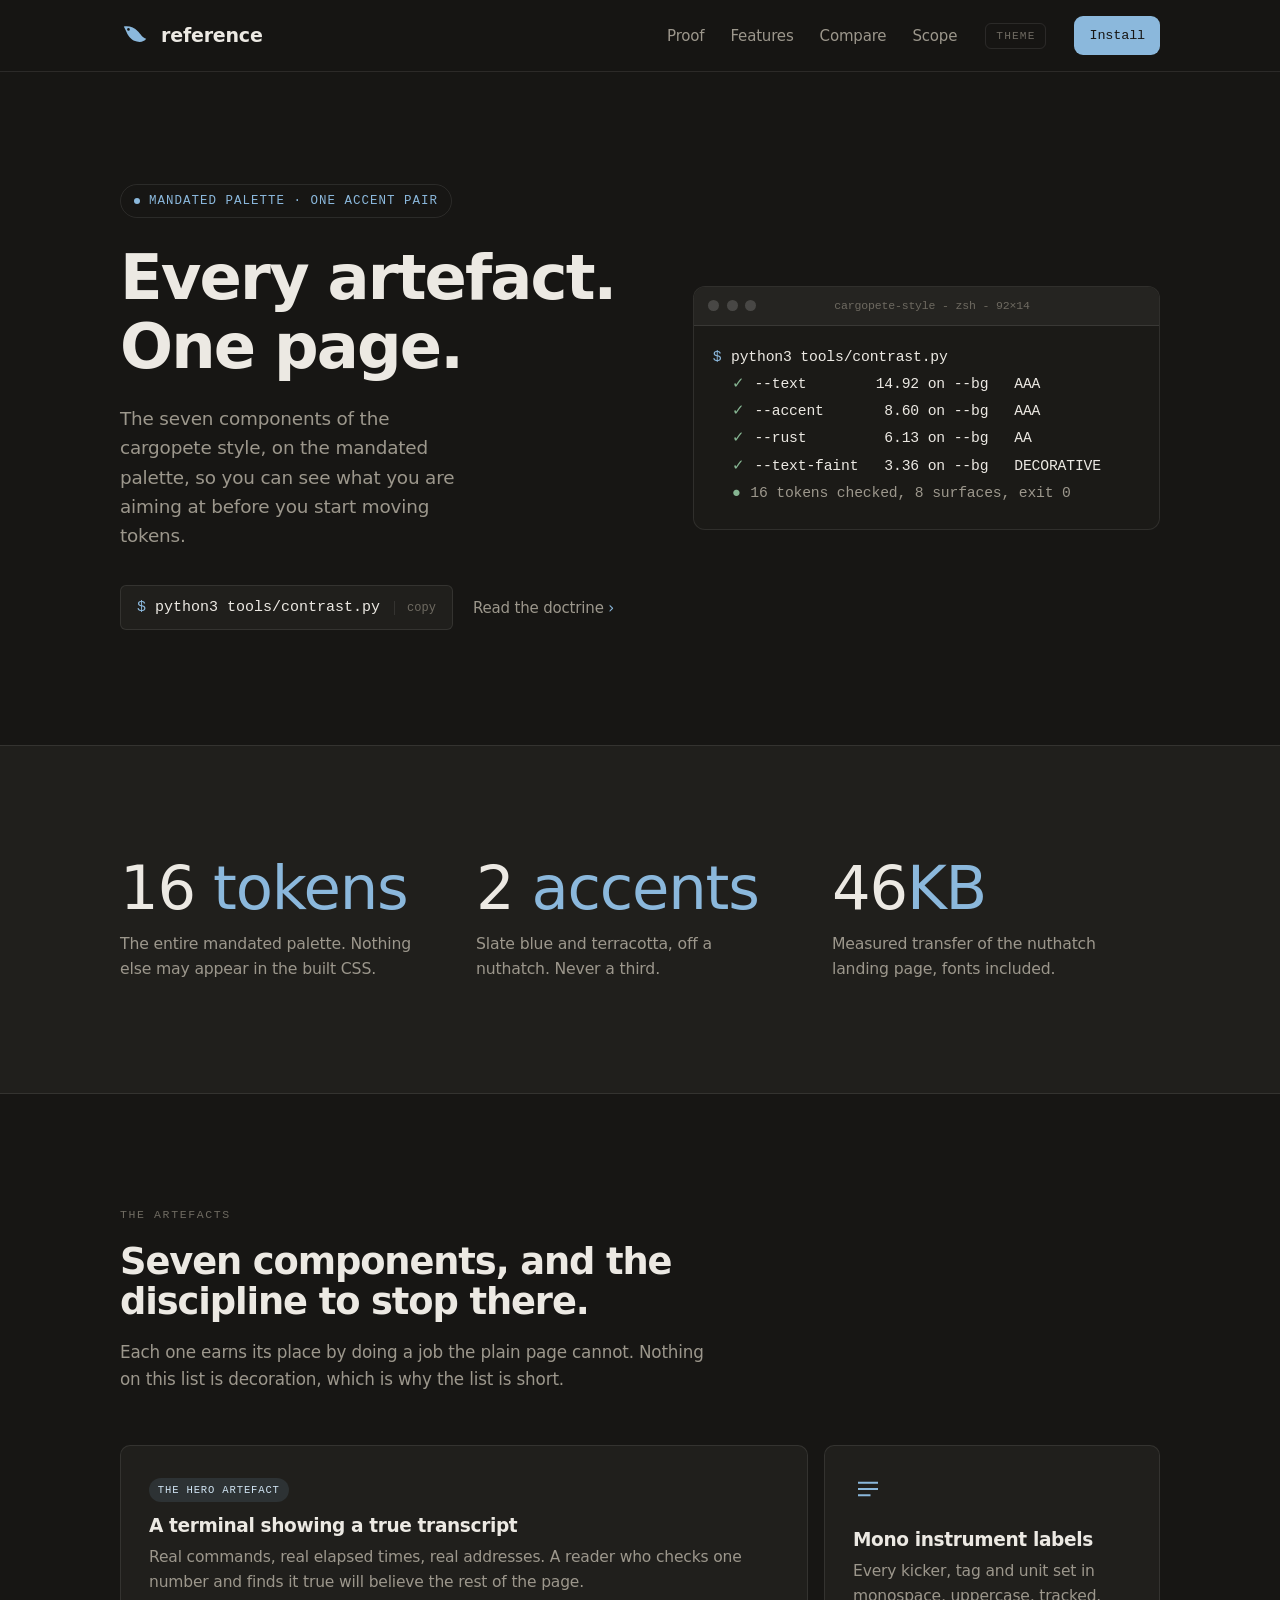
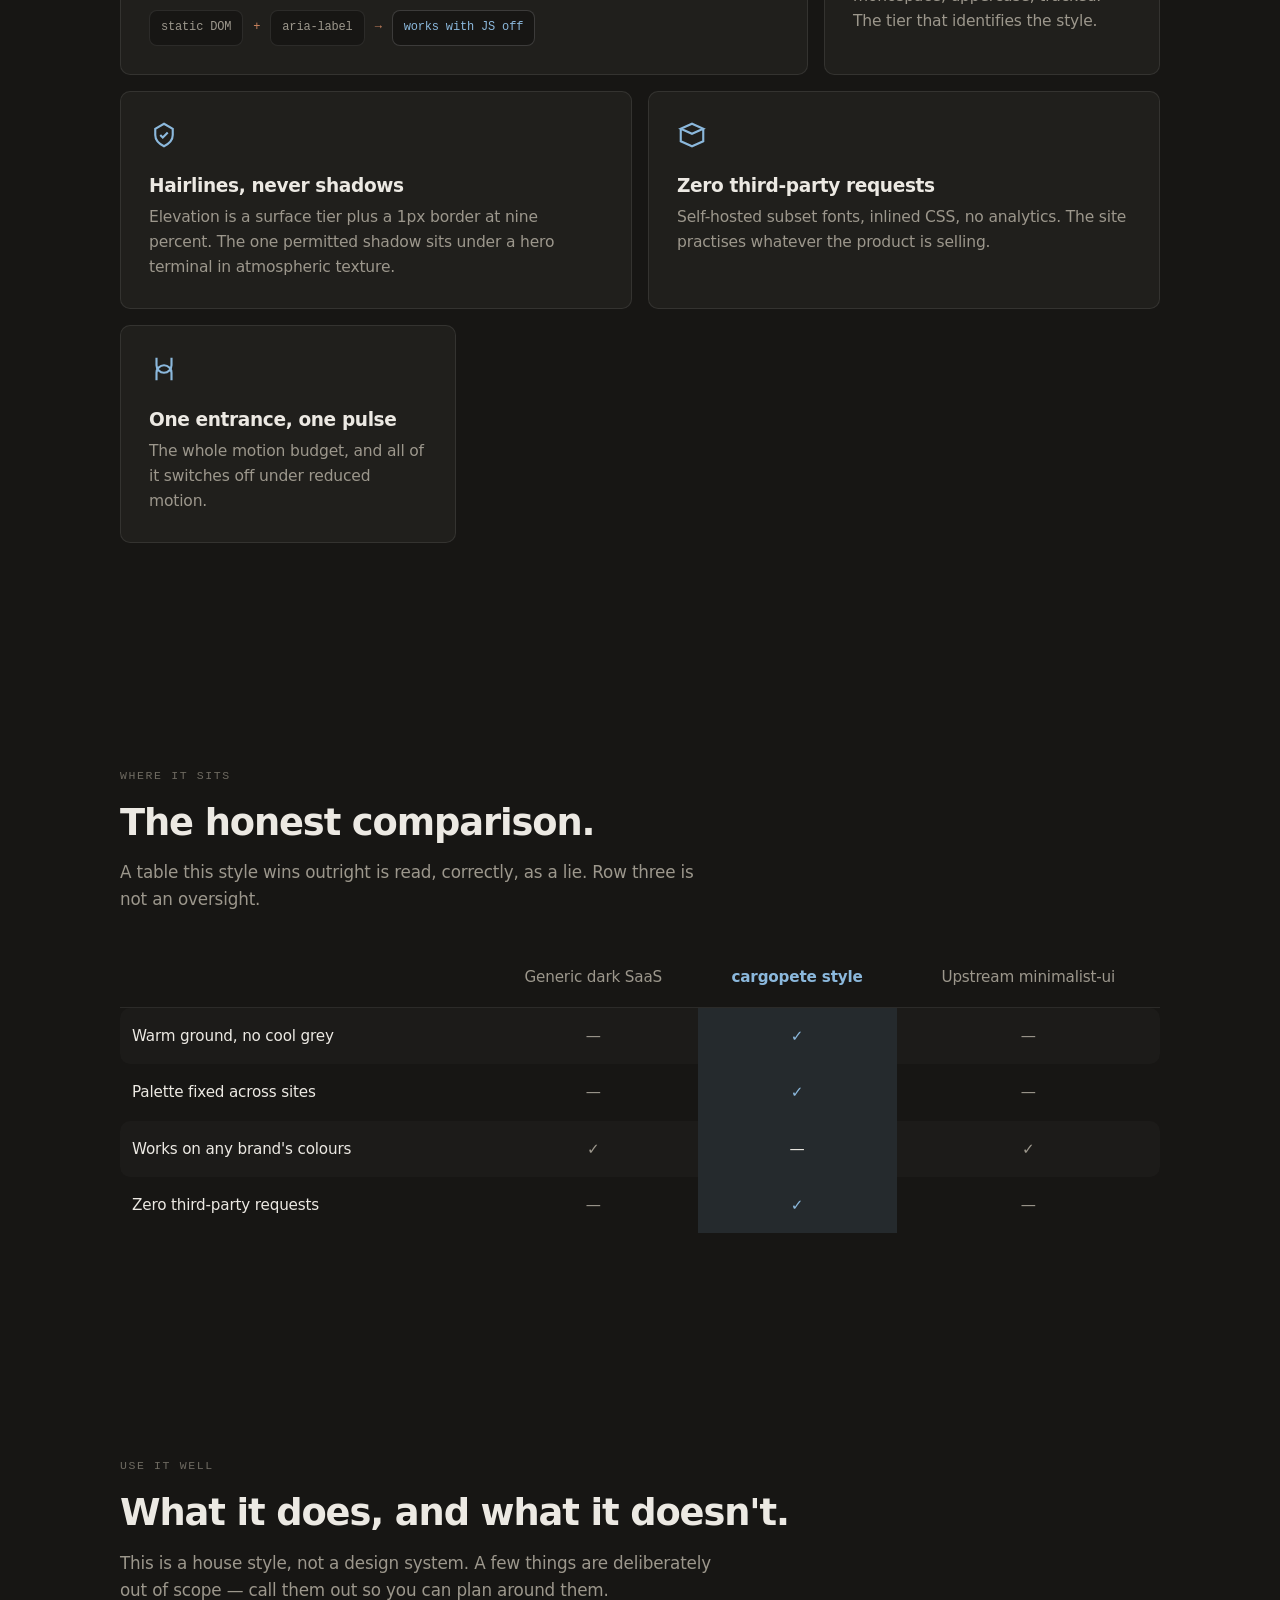
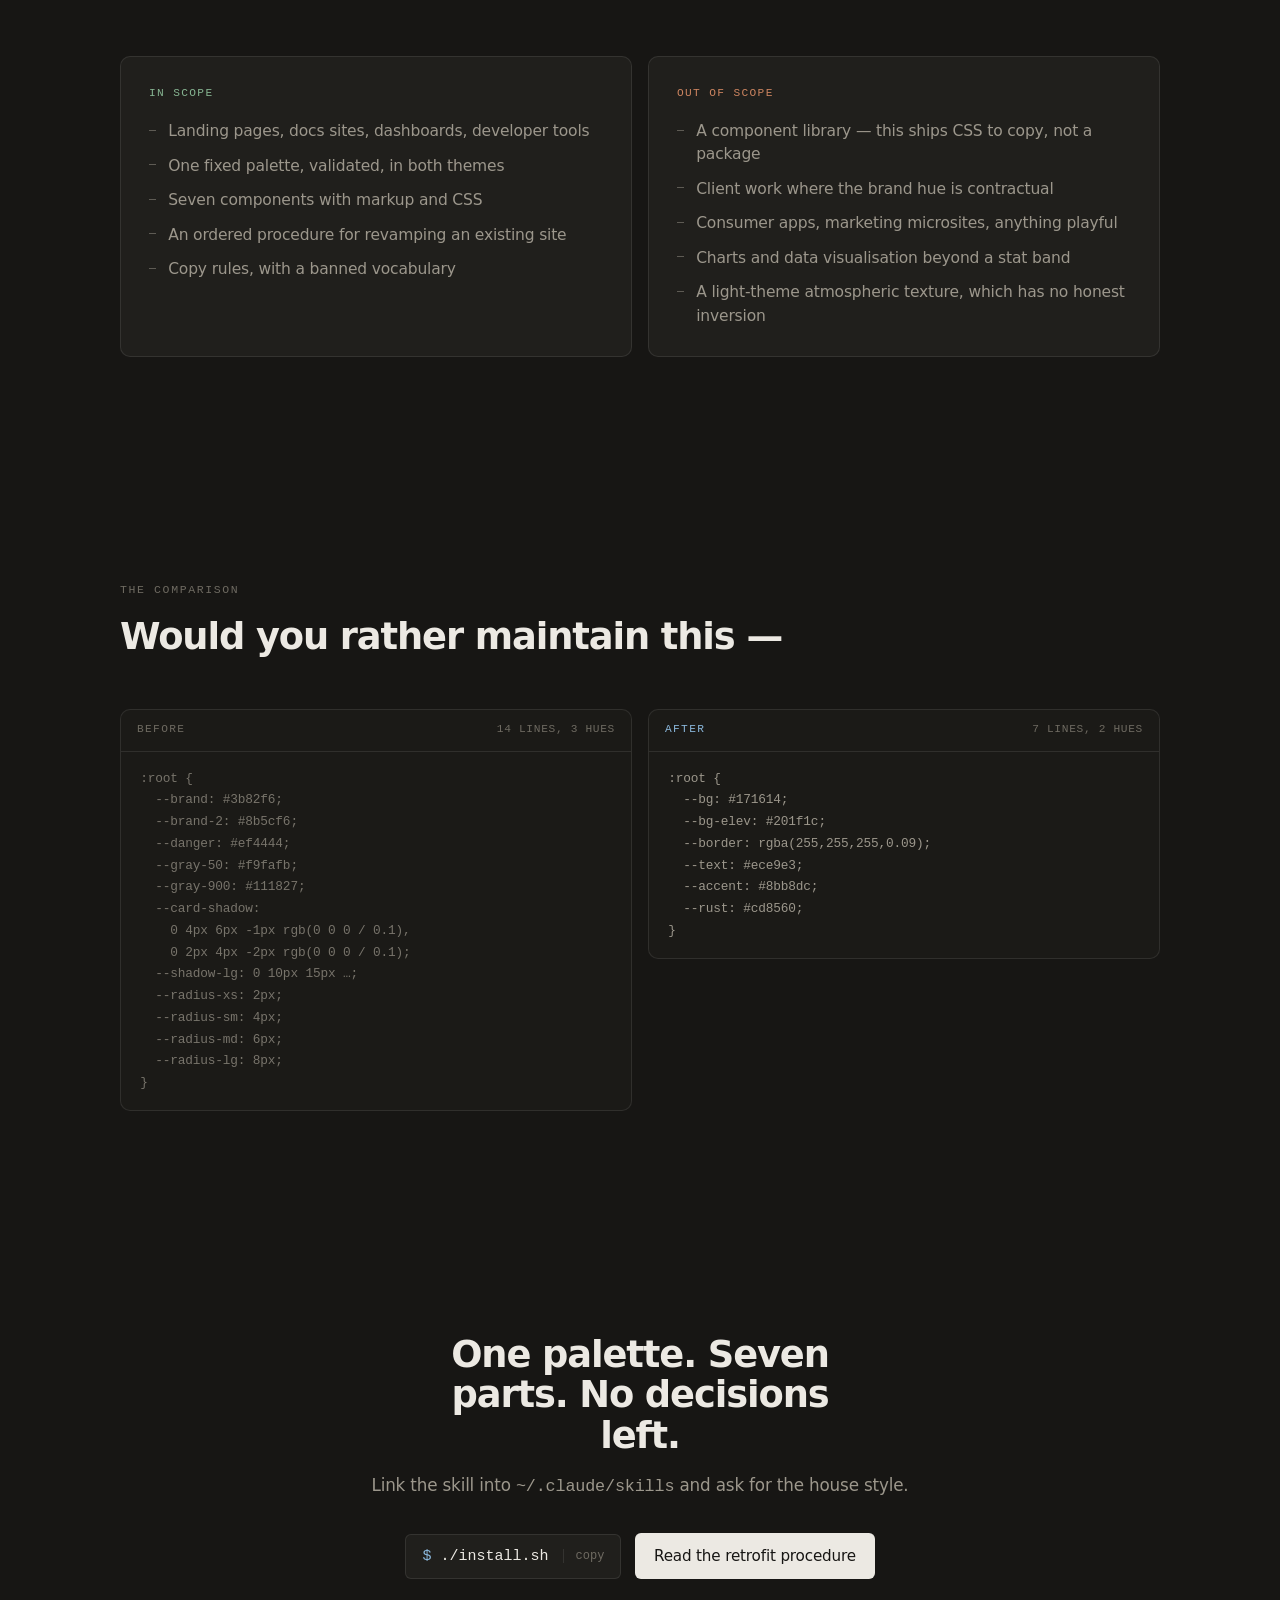
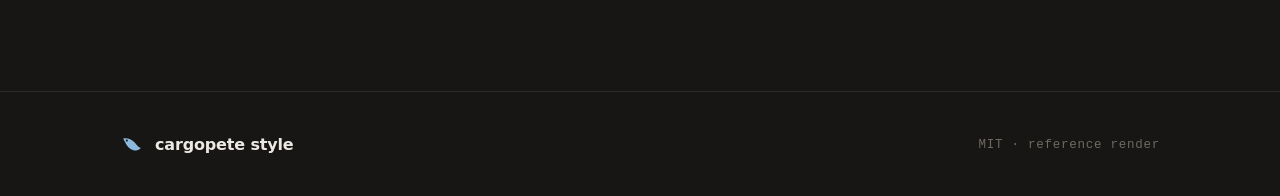
==== example/index.html @ eaeed0f1 "cargopete-style: house frontend style extracted from four shipped sites" ====
<!doctype html>
<html lang="en" data-theme="dark">
<head>
<meta charset="utf-8" />
<meta name="viewport" content="width=device-width, initial-scale=1" />
<title>cargopete style - reference render</title>
<meta name="description" content="Every artefact in the cargopete style, on the mandated palette, in one page." />
<link rel="stylesheet" href="../reference/tokens.css" />
<style>
  /* Self-hosted, subset, no CDN - the rule the whole style rests on.
     The files are not committed: see example/fonts/README.md for the recipe.
     Without them the page falls back to the system stack in tokens.css and
     still demonstrates every component. */
  @font-face {
    font-family: 'Space Grotesk';
    src: url('fonts/space-grotesk.woff2') format('woff2');
    font-weight: 300 700; font-style: normal; font-display: swap;
  }
  @font-face {
    font-family: 'JetBrains Mono';
    src: url('fonts/jetbrains-mono.woff2') format('woff2');
    font-weight: 400; font-style: normal; font-display: swap;
  }
</style>
<style>
  /* Only what tokens.css does not already carry: the components from
     reference/components.md, verbatim. No colour is defined here. */

  header {
    position: sticky; top: 0; z-index: 30; height: 72px;
    display: flex; align-items: center;
    backdrop-filter: blur(14px);
    background: color-mix(in srgb, var(--bg) 66%, transparent);
    border-bottom: 1px solid var(--border);
  }
  .nav { display: flex; align-items: center; gap: 28px; width: 100%;
         max-width: var(--maxw); margin-inline: auto; padding-inline: 24px; }
  .brand { display: flex; align-items: center; gap: 11px; font-weight: 700;
           font-size: 19px; letter-spacing: -0.01em; color: var(--text); }
  .brand svg { width: 30px; height: 28px; color: var(--accent); }
  .nav-links { display: flex; gap: 26px; margin-left: auto; font-size: 15px; color: var(--text-muted); }
  .nav-links a { color: inherit; transition: color 0.18s var(--ease); }
  .nav-links a:hover { color: var(--text); text-decoration: none; }
  .nav-cta { font-family: var(--mono); font-size: 13.5px; font-weight: 500;
             color: var(--bg); background: var(--accent); padding: 9px 15px;
             border-radius: 9px; transition: transform 0.18s var(--ease); }
  .nav-cta:hover { transform: translateY(-1px); text-decoration: none; }

  .hero-grid { display: grid; grid-template-columns: 1.05fr 0.95fr; gap: 56px; align-items: center; }
  .eyebrow { display: inline-flex; align-items: center; gap: 9px;
             font-family: var(--mono); font-size: 12.5px; letter-spacing: 0.08em;
             text-transform: uppercase; color: var(--accent);
             border: 1px solid var(--border); border-radius: 100px;
             padding: 6px 13px; margin-bottom: 26px; }
  .eyebrow .dot { width: 6px; height: 6px; border-radius: 50%; background: var(--accent); }
  .lede { font-size: 1.15rem; color: var(--text-muted); max-width: 30ch; margin: 1.4rem 0 2rem; }
  .cta-row { display: flex; gap: 14px; align-items: center; flex-wrap: wrap; }
  .ghost { font-size: 15px; color: var(--text-muted); padding: 13px 6px; }
  .ghost:hover { color: var(--text); text-decoration: none; }
  .ghost .arrow { color: var(--accent); }

  .section-lede { color: var(--text-muted); max-width: 56ch; font-size: 1.05rem; margin-top: 1rem; }
  .section-head { margin-bottom: 52px; max-width: 720px; }

  .term { background: var(--bg-code); border: 1px solid var(--border);
          border-radius: 12px; overflow: hidden; }
  .term-bar { display: flex; align-items: center; gap: 0.75rem; padding: 0.6rem 0.9rem;
              background: color-mix(in srgb, var(--text) 5%, var(--bg-code));
              border-bottom: 1px solid var(--border); }
  .term-dots { display: inline-flex; gap: 0.45rem; }
  .term-dots i { width: 11px; height: 11px; border-radius: 50%; background: var(--border-hi); }
  .term-title { font-family: var(--mono); font-size: 0.72rem; color: var(--text-faint);
                margin-inline: auto; padding-right: 3rem; }
  .term-body { font-family: var(--mono); font-size: clamp(0.72rem, 1.9vw, 0.92rem);
               line-height: 1.85; padding: 1.1rem 1.2rem 1.4rem; color: var(--text); overflow-x: auto; }
  .tline { display: flex; gap: 0.6rem; white-space: pre; min-height: 1.85em; }
  .tline--out { padding-left: 1.2rem; }
  .tline-pre { flex-shrink: 0; font-weight: 500; }
  .pre-cmd { color: var(--accent); }
  .pre-ok, .pre-serve { color: var(--ok); }
  .tline[data-serve] .tline-body { color: var(--text-muted); }
  .tline[data-serve] .pre-serve { animation: pulse 2.4s var(--ease) infinite; }
  @keyframes pulse { 0%, 100% { opacity: 1; } 50% { opacity: 0.45; } }

  .install { display: inline-flex; align-items: center; gap: 14px;
             font-family: var(--mono); font-size: 15px;
             background: var(--bg-elev); border: 1px solid var(--border);
             border-radius: var(--radius-sm); padding: 13px 16px; color: var(--text);
             cursor: pointer; transition: border-color 0.18s var(--ease), background 0.18s var(--ease); }
  .install:hover { border-color: var(--accent); background: var(--bg-inset); }
  .install .prompt { color: var(--accent); }
  .install .copy { color: var(--text-faint); font-size: 12px;
                   border-left: 1px solid var(--border); padding-left: 12px;
                   transition: color 0.18s var(--ease); }
  .install.copied .copy { color: var(--accent); }

  .speed { background: var(--bg-elev); border-block: 1px solid var(--border); }
  .speed-grid { display: grid; grid-template-columns: repeat(3, 1fr); gap: 28px; }
  .stat .n { font-family: var(--display); font-size: clamp(2.6rem, 5vw, 3.8rem);
             line-height: 1; letter-spacing: -0.02em; color: var(--text); }
  .stat .n span { color: var(--accent); }
  .stat .l { color: var(--text-muted); margin-top: 12px; font-size: 0.98rem; max-width: 30ch; }

  .bento { display: grid; grid-template-columns: repeat(6, 1fr); gap: 16px; }
  .cell { background: var(--bg-elev); border: 1px solid var(--border);
          border-radius: var(--radius); padding: 28px; position: relative; overflow: hidden;
          transition: border-color 0.22s var(--ease), transform 0.22s var(--ease); }
  .cell:hover { border-color: var(--border-hi); transform: translateY(-3px); }
  .cell h3 { font-family: var(--sans); font-weight: 700; font-size: 1.16rem; margin: 0 0 9px; }
  .cell p { color: var(--text-muted); font-size: 0.97rem; margin: 0; }
  .cell .ic { width: 30px; height: 30px; margin-bottom: 18px; color: var(--accent); }
  .c-third { grid-column: span 2; }
  .c-mid { grid-column: span 3; }
  .c-feature { grid-column: span 4; min-height: 230px;
               display: flex; flex-direction: column; justify-content: space-between; }
  .c-feature .big-num { font-family: var(--display); font-size: 3.4rem; line-height: 1;
                        letter-spacing: -0.02em; color: var(--accent); }
  .tag { display: inline-block; font-family: var(--mono); font-size: 0.66rem; font-weight: 500;
         letter-spacing: 0.08em; text-transform: uppercase; padding: 0.2rem 0.55rem;
         border-radius: 9999px; background: var(--pale-blue-bg); color: var(--accent-ink);
         margin-bottom: 14px; }
  .flow { display: flex; align-items: center; gap: 10px; flex-wrap: wrap; margin-top: 8px;
          font-family: var(--mono); font-size: 12px; color: var(--text-muted); }
  .flow .chip { background: var(--bg); border: 1px solid var(--border); border-radius: 8px; padding: 7px 11px; }
  .flow .chip--hot { color: var(--accent); border-color: var(--border-hi); }
  .flow .arrow { color: var(--rust); }

  .matrix { width: 100%; border-collapse: separate; border-spacing: 0; }
  .matrix thead th { font-family: var(--sans); font-weight: 500; font-size: 0.95rem;
                     color: var(--text-muted); text-align: center; padding: 0 0 18px; }
  .matrix thead th:first-child { text-align: left; }
  .matrix thead th.us { color: var(--accent); font-weight: 700; }
  .matrix .head-divider th { border-bottom: 1px solid var(--border); }
  .matrix tbody td { padding: 16px 12px; text-align: center; font-size: 0.95rem; color: var(--text-muted); }
  .matrix tbody td:first-child { text-align: left; color: var(--text); font-weight: 500; }
  .matrix tbody tr:nth-child(odd) td { background: color-mix(in srgb, var(--text) 2%, transparent); }
  .matrix tbody tr td:first-child { border-radius: 10px 0 0 10px; }
  .matrix tbody tr td:last-child { border-radius: 0 10px 10px 0; }
  .matrix .col-us { background: var(--pale-blue-bg) !important; color: var(--text); }
  .matrix .col-us.yes { color: var(--accent); }   /* the tint must not steal the accent tick */
  .yes { color: var(--accent); font-size: 1.1rem; }
  .no { color: var(--text-faint); }

  .scope { display: grid; grid-template-columns: 1fr 1fr; gap: 16px; }
  .scope-col { background: var(--bg-elev); border: 1px solid var(--border);
               border-radius: var(--radius); padding: 28px; }
  .scope-label { font-family: var(--mono); font-size: 0.7rem; font-weight: 500;
                 letter-spacing: 0.12em; text-transform: uppercase; margin-bottom: 1.1rem; }
  .scope-label--in { color: var(--ok); }
  .scope-label--out { color: var(--rust); }
  .scope-col ul { list-style: none; margin: 0; padding: 0; display: flex; flex-direction: column; gap: 0.7rem; }
  .scope-col li { color: var(--text-muted); font-size: 0.97rem; padding-left: 1.2rem;
                  position: relative; line-height: 1.5; }
  .scope-col li::before { content: ""; position: absolute; left: 0; top: 0.62em;
                          width: 7px; height: 1px; background: currentColor; opacity: 0.5; }

  .diptych { display: grid; grid-template-columns: 1fr 1fr; gap: 16px; align-items: start; }
  .panel { margin: 0; background: var(--bg-code); border: 1px solid var(--border);
           border-radius: var(--radius); overflow: hidden; }
  .panel figcaption { display: flex; align-items: baseline; justify-content: space-between;
                      padding: 0.7rem 1rem; border-bottom: 1px solid var(--border);
                      font-family: var(--mono); font-size: 0.7rem;
                      letter-spacing: 0.12em; text-transform: uppercase; }
  .panel--before figcaption .mono-label { color: var(--text-faint); }
  .panel--after figcaption .mono-label { color: var(--accent); }
  .panel figcaption .lines { color: var(--text-faint); letter-spacing: 0.06em; }
  .panel--before pre { opacity: 0.72; }
  .panel pre { margin: 0; padding: 1rem 1.2rem; overflow-x: auto;
               font-family: var(--mono); font-size: 0.8rem; line-height: 1.7; color: var(--text-muted); }

  .btn { display: inline-flex; align-items: center; gap: 0.5rem; font: inherit;
         font-weight: 500; font-size: 0.95rem; padding: 0.62rem 1.1rem;
         border-radius: var(--radius-sm); border: 1px solid transparent; cursor: pointer;
         text-decoration: none; transition: transform 0.12s var(--ease); }
  .btn-primary { background: var(--text); color: var(--bg); }
  .btn-primary:active { transform: scale(0.98); }

  .closer { text-align: center; }
  .closer h2 { max-width: 16ch; margin-inline: auto; }
  .closer .section-lede { margin-inline: auto; text-align: center; }
  footer { border-top: 1px solid var(--border); padding-block: 40px; }
  .foot { display: flex; align-items: center; justify-content: space-between;
          gap: 20px; flex-wrap: wrap; color: var(--text-faint); font-size: 14px; }
  .foot .license { font-family: var(--mono); font-size: 12.5px; letter-spacing: 0.06em; }

  .theme-toggle { font-family: var(--mono); font-size: 0.7rem; letter-spacing: 0.1em;
                  text-transform: uppercase; color: var(--text-faint); background: none;
                  border: 1px solid var(--border); border-radius: var(--radius-sm);
                  padding: 6px 10px; cursor: pointer; }
  .theme-toggle:hover { border-color: var(--border-hi); color: var(--text); }

  @media (max-width: 920px) {
    .nav-links { display: none; }
    .hero-grid { grid-template-columns: 1fr; gap: 44px; }
    .speed-grid { grid-template-columns: 1fr; gap: 36px; }
    .bento { grid-template-columns: repeat(2, 1fr); }
    .c-third, .c-mid, .c-feature { grid-column: span 2; }
    .c-feature { min-height: auto; }
    .scope, .diptych { grid-template-columns: 1fr; }
    .matrix { font-size: 0.86rem; }
  }
  @media (max-width: 540px) {
    .bento { grid-template-columns: 1fr; }
    .c-third, .c-mid, .c-feature { grid-column: span 1; }
  }
</style>
</head>
<body>

<a class="skip" href="#main">Skip to content</a>

<svg width="0" height="0" style="position:absolute" aria-hidden="true">
  <symbol id="mark" viewBox="0 0 32 30">
    <path fill="currentColor" d="M4 6c6-1 11 1 15 5 3 3 5 7 9 8-2 3-6 4-10 3-5-1-9-5-11-10-1-2-2-4-3-6z"/>
    <circle cx="9" cy="9" r="1.4" fill="var(--bg)"/>
  </symbol>
</svg>

<header>
  <nav class="nav">
    <a class="brand" href="#top"><svg aria-hidden="true"><use href="#mark"/></svg>reference</a>
    <div class="nav-links">
      <a href="#proof">Proof</a>
      <a href="#features">Features</a>
      <a href="#compare">Compare</a>
      <a href="#scope">Scope</a>
    </div>
    <button class="theme-toggle" id="theme-toggle" aria-label="Toggle light and dark theme">theme</button>
    <a class="nav-cta" href="#install">Install</a>
  </nav>
</header>

<main id="main">

  <section class="hero" id="top">
    <div class="wrap hero-grid">
      <div>
        <span class="eyebrow rise rise-1"><span class="dot"></span>Mandated palette · one accent pair</span>
        <h1 class="rise rise-2">Every artefact.<br>One page.</h1>
        <p class="lede rise rise-2">
          The seven components of the cargopete style, on the mandated palette, so you
          can see what you are aiming at before you start moving tokens.
        </p>
        <div class="cta-row rise rise-3">
          <button class="install" data-copy="python3 tools/contrast.py" aria-label="Copy the validator command">
            <span><span class="prompt">$</span> python3 tools/contrast.py</span>
            <span class="copy">copy</span>
          </button>
          <a class="ghost" href="../SKILL.md">Read the doctrine <span class="arrow">&rsaquo;</span></a>
        </div>
      </div>

      <div class="rise rise-3">
        <div class="term" role="img" aria-label="Terminal showing the palette validator run, reporting that all required tokens clear their targets on every surface.">
          <div class="term-bar">
            <span class="term-dots" aria-hidden="true"><i></i><i></i><i></i></span>
            <span class="term-title">cargopete-style - zsh - 92×14</span>
          </div>
          <div class="term-body" aria-hidden="true">
            <div class="tline"><span class="tline-pre pre-cmd">$</span><span class="tline-body">python3 tools/contrast.py</span></div>
            <div class="tline tline--out"><span class="tline-pre pre-ok">✓</span><span class="tline-body">--text        14.92 on --bg   AAA</span></div>
            <div class="tline tline--out"><span class="tline-pre pre-ok">✓</span><span class="tline-body">--accent       8.60 on --bg   AAA</span></div>
            <div class="tline tline--out"><span class="tline-pre pre-ok">✓</span><span class="tline-body">--rust         6.13 on --bg   AA</span></div>
            <div class="tline tline--out"><span class="tline-pre pre-ok">✓</span><span class="tline-body">--text-faint   3.36 on --bg   DECORATIVE</span></div>
            <div class="tline tline--out" data-serve="1"><span class="tline-pre pre-serve">●</span><span class="tline-body">16 tokens checked, 8 surfaces, exit 0</span></div>
          </div>
        </div>
      </div>
    </div>
  </section>

  <section class="speed" id="proof">
    <div class="wrap speed-grid">
      <div class="stat"><div class="n">16<span> tokens</span></div>
        <div class="l">The entire mandated palette. Nothing else may appear in the built CSS.</div></div>
      <div class="stat"><div class="n">2<span> accents</span></div>
        <div class="l">Slate blue and terracotta, off a nuthatch. Never a third.</div></div>
      <div class="stat"><div class="n">46<span>KB</span></div>
        <div class="l">Measured transfer of the nuthatch landing page, fonts included.</div></div>
    </div>
  </section>

  <section id="features">
    <div class="wrap">
      <div class="section-head">
        <p class="kicker">The artefacts</p>
        <h2>Seven components, and the discipline to stop there.</h2>
        <p class="section-lede">
          Each one earns its place by doing a job the plain page cannot. Nothing on
          this list is decoration, which is why the list is short.
        </p>
      </div>
      <div class="bento">
        <div class="cell c-feature">
          <div>
            <span class="tag">The hero artefact</span>
            <h3>A terminal showing a true transcript</h3>
            <p>Real commands, real elapsed times, real addresses. A reader who checks
               one number and finds it true will believe the rest of the page.</p>
          </div>
          <div class="flow">
            <span class="chip">static DOM</span><span class="arrow">+</span>
            <span class="chip">aria-label</span><span class="arrow">&rarr;</span>
            <span class="chip chip--hot">works with JS off</span>
          </div>
        </div>
        <div class="cell c-third">
          <svg class="ic" viewBox="0 0 24 24" fill="none" stroke="currentColor" stroke-width="1.7"><path d="M4 7h16M4 12h16M4 17h10"/></svg>
          <h3>Mono instrument labels</h3>
          <p>Every kicker, tag and unit set in monospace, uppercase, tracked. The tier
             that identifies the style.</p>
        </div>
        <div class="cell c-mid">
          <svg class="ic" viewBox="0 0 24 24" fill="none" stroke="currentColor" stroke-width="1.7"><path d="M12 3l7 4v5c0 4-3 7-7 9-4-2-7-5-7-9V7z"/><path d="M9 12l2 2 4-4"/></svg>
          <h3>Hairlines, never shadows</h3>
          <p>Elevation is a surface tier plus a 1px border at nine percent. The one
             permitted shadow sits under a hero terminal in atmospheric texture.</p>
        </div>
        <div class="cell c-mid">
          <svg class="ic" viewBox="0 0 24 24" fill="none" stroke="currentColor" stroke-width="1.7"><path d="M3 7l9-4 9 4-9 4-9-4zM3 7v10l9 4 9-4V7"/></svg>
          <h3>Zero third-party requests</h3>
          <p>Self-hosted subset fonts, inlined CSS, no analytics. The site practises
             whatever the product is selling.</p>
        </div>
        <div class="cell c-third">
          <svg class="ic" viewBox="0 0 24 24" fill="none" stroke="currentColor" stroke-width="1.7"><path d="M6 3v6a6 6 0 0012 0V3M6 21v-6a6 6 0 0112 0v6"/></svg>
          <h3>One entrance, one pulse</h3>
          <p>The whole motion budget, and all of it switches off under reduced motion.</p>
        </div>
      </div>
    </div>
  </section>

  <section id="compare">
    <div class="wrap">
      <div class="section-head">
        <p class="kicker">Where it sits</p>
        <h2>The honest comparison.</h2>
        <p class="section-lede">
          A table this style wins outright is read, correctly, as a lie. Row three is
          not an oversight.
        </p>
      </div>
      <table class="matrix">
        <thead>
          <tr class="head-divider">
            <th></th><th>Generic dark SaaS</th><th class="us">cargopete style</th><th>Upstream minimalist-ui</th>
          </tr>
        </thead>
        <tbody>
          <tr><td>Warm ground, no cool grey</td><td class="no">—</td><td class="col-us yes">✓</td><td class="no">—</td></tr>
          <tr><td>Palette fixed across sites</td><td class="no">—</td><td class="col-us yes">✓</td><td class="no">—</td></tr>
          <tr><td>Works on any brand's colours</td><td class="yes">✓</td><td class="col-us no">—</td><td class="yes">✓</td></tr>
          <tr><td>Zero third-party requests</td><td class="no">—</td><td class="col-us yes">✓</td><td class="no">—</td></tr>
        </tbody>
      </table>
    </div>
  </section>

  <section id="scope">
    <div class="wrap">
      <div class="section-head">
        <p class="kicker">Use it well</p>
        <h2>What it does, and what it doesn't.</h2>
        <p class="section-lede">
          This is a house style, not a design system. A few things are deliberately out
          of scope — call them out so you can plan around them.
        </p>
      </div>
      <div class="scope">
        <div class="scope-col">
          <p class="scope-label scope-label--in">In scope</p>
          <ul>
            <li>Landing pages, docs sites, dashboards, developer tools</li>
            <li>One fixed palette, validated, in both themes</li>
            <li>Seven components with markup and CSS</li>
            <li>An ordered procedure for revamping an existing site</li>
            <li>Copy rules, with a banned vocabulary</li>
          </ul>
        </div>
        <div class="scope-col">
          <p class="scope-label scope-label--out">Out of scope</p>
          <ul>
            <li>A component library — this ships CSS to copy, not a package</li>
            <li>Client work where the brand hue is contractual</li>
            <li>Consumer apps, marketing microsites, anything playful</li>
            <li>Charts and data visualisation beyond a stat band</li>
            <li>A light-theme atmospheric texture, which has no honest inversion</li>
          </ul>
        </div>
      </div>
    </div>
  </section>

  <section>
    <div class="wrap">
      <div class="section-head">
        <p class="kicker">The comparison</p>
        <h2>Would you rather maintain this —</h2>
      </div>
      <div class="diptych">
        <figure class="panel panel--before">
          <figcaption><span class="mono-label">Before</span><span class="lines">14 lines, 3 hues</span></figcaption>
          <pre>:root {
  --brand: #3b82f6;
  --brand-2: #8b5cf6;
  --danger: #ef4444;
  --gray-50: #f9fafb;
  --gray-900: #111827;
  --card-shadow:
    0 4px 6px -1px rgb(0 0 0 / 0.1),
    0 2px 4px -2px rgb(0 0 0 / 0.1);
  --shadow-lg: 0 10px 15px …;
  --radius-xs: 2px;
  --radius-sm: 4px;
  --radius-md: 6px;
  --radius-lg: 8px;
}</pre>
        </figure>
        <figure class="panel panel--after">
          <figcaption><span class="mono-label">After</span><span class="lines">7 lines, 2 hues</span></figcaption>
          <pre>:root {
  --bg: #171614;
  --bg-elev: #201f1c;
  --border: rgba(255,255,255,0.09);
  --text: #ece9e3;
  --accent: #8bb8dc;
  --rust: #cd8560;
}</pre>
        </figure>
      </div>
    </div>
  </section>

  <section class="closer" id="install">
    <div class="wrap">
      <h2>One palette. Seven parts. No decisions left.</h2>
      <p class="section-lede">
        Link the skill into <code>~/.claude/skills</code> and ask for the house style.
      </p>
      <div class="cta-row" style="justify-content:center;margin-top:2rem">
        <button class="install" data-copy="./install.sh" aria-label="Copy the install command">
          <span><span class="prompt">$</span> ./install.sh</span>
          <span class="copy">copy</span>
        </button>
        <a class="btn btn-primary" href="../reference/retrofit.md">Read the retrofit procedure</a>
      </div>
    </div>
  </section>

</main>

<footer>
  <div class="wrap foot">
    <span class="brand" style="font-size:16px"><svg style="width:24px;height:22px" aria-hidden="true"><use href="#mark"/></svg>cargopete style</span>
    <span class="license">MIT · reference render</span>
  </div>
</footer>

<script>
  // copy-to-clipboard, shared by every install line
  document.querySelectorAll('.install').forEach((el) => {
    el.addEventListener('click', async () => {
      const text = el.dataset.copy ?? el.querySelector('span').textContent.replace(/^\$\s*/, '');
      try {
        await navigator.clipboard.writeText(text.trim());
        el.classList.add('copied');
        setTimeout(() => el.classList.remove('copied'), 1400);
      } catch { /* clipboard denied: the command is still selectable on the page */ }
    });
  });

  // theme toggle, persisted. In a real site the initial read is an inline script
  // in <head> so the choice applies before first paint.
  const root = document.documentElement;
  try { root.dataset.theme = localStorage.getItem('theme') ?? 'dark'; } catch {}
  document.getElementById('theme-toggle').addEventListener('click', () => {
    const next = root.dataset.theme === 'light' ? 'dark' : 'light';
    root.dataset.theme = next;
    try { localStorage.setItem('theme', next); } catch {}
  });
</script>
</body>
</html>
---- reference/tokens.css ----
/* ==========================================================================
   cargopete style - canonical tokens
   Two dialects, one language. Copy the block you need; do not mix them.

     FLAT         the nuthatch dialect, the default. No gradients, no shadows.
     ATMOSPHERIC  the yatr dialect. Ambient glow, grain, gradients, serif.

   Contrast ratios in the comments are measured, not estimated. Reproduce with
   `python3 tools/contrast.py`.
   ========================================================================== */


/* ==========================================================================
   FLAT - dark, the canonical form
   ========================================================================== */

:root {
  /* --- surfaces: four tiers, warm, brown-shifted, never cool grey -------- */
  --bg:          #171614;   /* page canvas - unlit wood */
  --bg-elev:     #201f1c;   /* cards, panels, anything lifted */
  --bg-code:     #1b1a17;   /* terminal + code block bodies */
  --bg-inset:    #262420;   /* inline code, kbd, chips - pressed in, not lifted */

  /* --- borders: the entire vocabulary of separation ---------------------- */
  --border:      rgba(255, 255, 255, 0.09);   /* at rest */
  --border-hi:   rgba(255, 255, 255, 0.16);   /* interactive, focused, kbd */

  /* --- ink: three tiers ------------------------------------------------- */
  --text:        #ece9e3;   /* 14.92 on --bg. warm off-white, never #fff */
  --text-muted:  #9c978c;   /*  6.22 on --bg. AA everywhere. secondary copy */
  --text-faint:  #6e6a61;   /*  3.36 on --bg. DECORATIVE ONLY - see note */

  /* --- accents: taken off the bird, not off a swatch chart -------------- */
  --accent:      #8bb8dc;   /*  8.60 on --bg. nuthatch back, slate blue */
  --accent-ink:  #cfe3f2;   /* 13.71 on --bg. accent text on an accent wash */
  --rust:        #cd8560;   /*  6.13 on --bg. nuthatch underside, terracotta */

  /* --- status: washed, never saturated. no red in the resting palette --- */
  --ok:          #86b592;   /*  7.78 on --bg */
  --warn:        #cdb06a;   /*  8.62 on --bg */

  /* --- accent washes: 12% of the hue, for tags and tinted table cells ---- */
  --pale-blue-bg:  rgba(139, 184, 220, 0.12);
  --pale-rust-bg:  rgba(205, 133, 96, 0.12);
  --pale-green-bg: rgba(134, 181, 146, 0.12);

  /* --- geometry --------------------------------------------------------- */
  --maxw:       68rem;
  --radius:     10px;   /* cards, terminals */
  --radius-sm:   6px;   /* buttons, chips, kbd */
  --ease:       cubic-bezier(0.16, 1, 0.3, 1);

  /* --- type ------------------------------------------------------------- */
  --display: 'Space Grotesk', ui-sans-serif, system-ui, 'Helvetica Neue', sans-serif;
  --sans:    'Space Grotesk', ui-sans-serif, system-ui, 'Helvetica Neue', sans-serif;
  --mono:    'JetBrains Mono', ui-monospace, 'SF Mono', 'Menlo', monospace;

  color-scheme: dark;
}

/* --text-faint fails AA on every surface (3.36 / 3.06 / 2.87) and that is
   deliberate: it is for section kickers, window titles, timestamps and the copy
   hint - things a reader can lose without losing meaning. It never carries body
   copy, never carries a link, and never carries the only instance of a fact.
   This is the first rule a careless retrofit breaks. */


/* ==========================================================================
   FLAT - light. A faithful inversion, never a second design.
   Driven by [data-theme='light'] on <html>, set by an inline script from
   localStorage BEFORE first paint so the choice survives a reload without a flash.
   ========================================================================== */

:root[data-theme='light'] {
  --bg:          #fbfbfa;
  --bg-elev:     #ffffff;
  --bg-code:     #f7f6f3;
  --bg-inset:    #f2f1ec;

  --border:      #eaeaea;
  --border-hi:   rgba(0, 0, 0, 0.14);

  --text:        #2f3437;   /* 12.16 on --bg */
  --text-muted:  #706d69;   /*  4.97 on --bg, 4.55 on --bg-inset. clears AA.
                               NOT #787774 - upstream's value measures 4.32
                               and misses. */
  --text-faint:  #9a968e;   /*  2.85. decorative only, same contract as dark */

  --accent:      #1f6c9f;   /*  5.48 on --bg */
  --accent-ink:  #1a5680;   /*  7.55 on --bg */
  --rust:        #9d5433;   /*  5.41 on --bg, 4.95 on --bg-inset. NOT #a85a38 -
                               that measures 4.44 on --bg-inset and misses AA. */

  --ok:          #346538;   /*  6.62 on --bg */
  --warn:        #8a6400;   /*  5.20 on --bg */

  --pale-blue-bg:  #e1f3fe;
  --pale-rust-bg:  #f7ebe4;
  --pale-green-bg: #edf3ec;

  color-scheme: light;
}


/* ==========================================================================
   ATMOSPHERIC texture - the yatr setting, rendered in the MANDATED palette.
   This block defines NO hues of its own. It is texture only: ambient glow,
   grain, gradients, one shadow, and the serif display face. If you find
   yourself adding a colour here, stop - see SKILL.md section 0.
   Dark only. The ambient layer has no honest light inversion.
   ========================================================================== */

:root[data-texture='atmospheric'] {
  --radius:    16px;   /* rounder than flat: 16 cells, 14 terminal, 11 install */
  --radius-sm: 11px;

  /* the one permitted substitution: an editorial serif with an italic cut */
  --display: 'Fraunces', 'Iowan Old Style', Georgia, serif;

  /* the one permitted shadow in the entire style, for a hero terminal only */
  --shadow-hero: 0 40px 90px -40px rgba(0, 0, 0, 0.8), 0 0 0 1px rgba(0, 0, 0, 0.3);
}

/* Ambient layer: two fixed, non-interactive, non-animated pseudo-elements on
   <body>. Rust leads and accent supports, so the ground stays warm - a large
   slate-blue glow over #171614 reads cold and breaks the doctrine. */

[data-texture='atmospheric'] body::before {
  content: "";
  position: fixed;
  inset: 0;
  background:
    radial-gradient(900px 520px at 78% -8%, rgba(205, 133,  96, 0.14), transparent 60%),
    radial-gradient(700px 500px at  8%  4%, rgba(139, 184, 220, 0.09), transparent 55%);
  pointer-events: none;
  z-index: 0;
}

/* SVG turbulence grain. Inline data URI, no request, no image asset. */
[data-texture='atmospheric'] body::after {
  content: "";
  position: fixed;
  inset: 0;
  background-image: url("data:image/svg+xml,%3Csvg xmlns='http://www.w3.org/2000/svg' width='160' height='160'%3E%3Cfilter id='n'%3E%3CfeTurbulence type='fractalNoise' baseFrequency='0.8' numOctaves='2' stitchTiles='stitch'/%3E%3C/filter%3E%3Crect width='100%25' height='100%25' filter='url(%23n)' opacity='0.4'/%3E%3C/svg%3E");
  opacity: 0.035;
  mix-blend-mode: overlay;
  pointer-events: none;
  z-index: 0;
}

[data-texture='atmospheric'] main,
[data-texture='atmospheric'] header,
[data-texture='atmospheric'] footer { position: relative; z-index: 1; }

/* Cells gain a 180deg gradient between two existing surface tiers. Still no
   new colour: the gradient interpolates tokens. */
[data-texture='atmospheric'] .cell {
  background: linear-gradient(180deg, var(--bg-elev), var(--bg));
}

[data-texture='atmospheric'] .term--hero { box-shadow: var(--shadow-hero); }

/* Hairlines warm up: tinted with the rust accent rather than with white. */
[data-texture='atmospheric'] {
  --border:    rgba(205, 133, 96, 0.14);
  --border-hi: rgba(205, 133, 96, 0.24);
}


/* ==========================================================================
   Shared base. Applies to both dialects.
   ========================================================================== */

*, *::before, *::after { box-sizing: border-box; }

html {
  -webkit-text-size-adjust: 100%;
  scroll-behavior: smooth;
}

body {
  margin: 0;
  background: var(--bg);
  color: var(--text);
  font-family: var(--sans);
  font-size: 17px;
  line-height: 1.6;
  letter-spacing: -0.01em;
  -webkit-font-smoothing: antialiased;
  text-rendering: optimizeLegibility;
  overflow-x: hidden;
  transition: background-color 0.3s var(--ease), color 0.3s var(--ease);
}

h1, h2, h3 {
  font-family: var(--display);
  font-weight: 600;
  letter-spacing: -0.03em;
  line-height: 1.1;
  margin: 0;
}
h1 { font-size: clamp(2.4rem, 6vw, 3.9rem); }
h2 { font-size: clamp(1.6rem, 3.4vw, 2.3rem); }
h3 { font-size: 1.15rem; letter-spacing: -0.02em; }

/* the serif dialect runs its display face at 400 with a 500 italic accent cut */
[data-texture='atmospheric'] h1,
[data-texture='atmospheric'] h2 { font-weight: 400; letter-spacing: -0.022em; }
[data-texture='atmospheric'] h1 { line-height: 1.02; }
[data-texture='atmospheric'] h1 em,
[data-texture='atmospheric'] h2 em { font-style: italic; font-weight: 500; color: var(--accent); }

p { margin: 0; }
a { color: var(--accent); text-decoration: none; }
a:hover { text-decoration: underline; text-underline-offset: 3px; }
strong { font-weight: 600; color: var(--text); }
::selection { background: var(--pale-blue-bg); color: var(--text); }

code, kbd, pre, .mono {
  font-family: var(--mono);
  font-feature-settings: 'calt' 1;
}

/* --- the mono instrument label: the tier that identifies the style ------- */
.kicker, .section-label, .tag, .eyebrow {
  font-family: var(--mono);
  letter-spacing: 0.1em;
  text-transform: uppercase;
}
.kicker, .section-label {
  font-size: 0.72rem;
  letter-spacing: 0.14em;
  color: var(--text-faint);
  margin-bottom: 1.1rem;
}

/* --- layout primitives -------------------------------------------------- */
.wrap    { width: 100%; max-width: var(--maxw); margin-inline: auto; padding-inline: 1.5rem; }
.narrow  { max-width: 44rem; }
section  { padding-block: clamp(4rem, 9vw, 7rem); }
.divider { border: 0; border-top: 1px solid var(--border); margin: 0; }

/* --- focus and skip: non-negotiable ------------------------------------- */
:focus-visible {
  outline: 2px solid var(--accent);
  outline-offset: 2px;
  border-radius: 3px;
}
.skip {
  position: absolute; left: -999px; top: 0;
  background: var(--text); color: var(--bg);
  padding: 0.6rem 1rem;
  border-radius: 0 0 var(--radius-sm) 0;
  z-index: 100;
}
.skip:focus { left: 0; }

/* --- the whole motion budget, and its off switch ------------------------ */
@keyframes rise {
  from { opacity: 0; transform: translateY(10px); }
  to   { opacity: 1; transform: none; }
}
.rise   { animation: rise 0.7s var(--ease) both; }
.rise-1 { animation-delay: 0.05s; }
.rise-2 { animation-delay: 0.12s; }
.rise-3 { animation-delay: 0.19s; }

.reveal { opacity: 0; transform: translateY(22px); transition: opacity 0.7s var(--ease), transform 0.7s var(--ease); }
.reveal.in { opacity: 1; transform: none; }

@media (prefers-reduced-motion: reduce) {
  html { scroll-behavior: auto; }
  *    { transition: none !important; animation: none !important; }
  .reveal { opacity: 1; transform: none; }
}
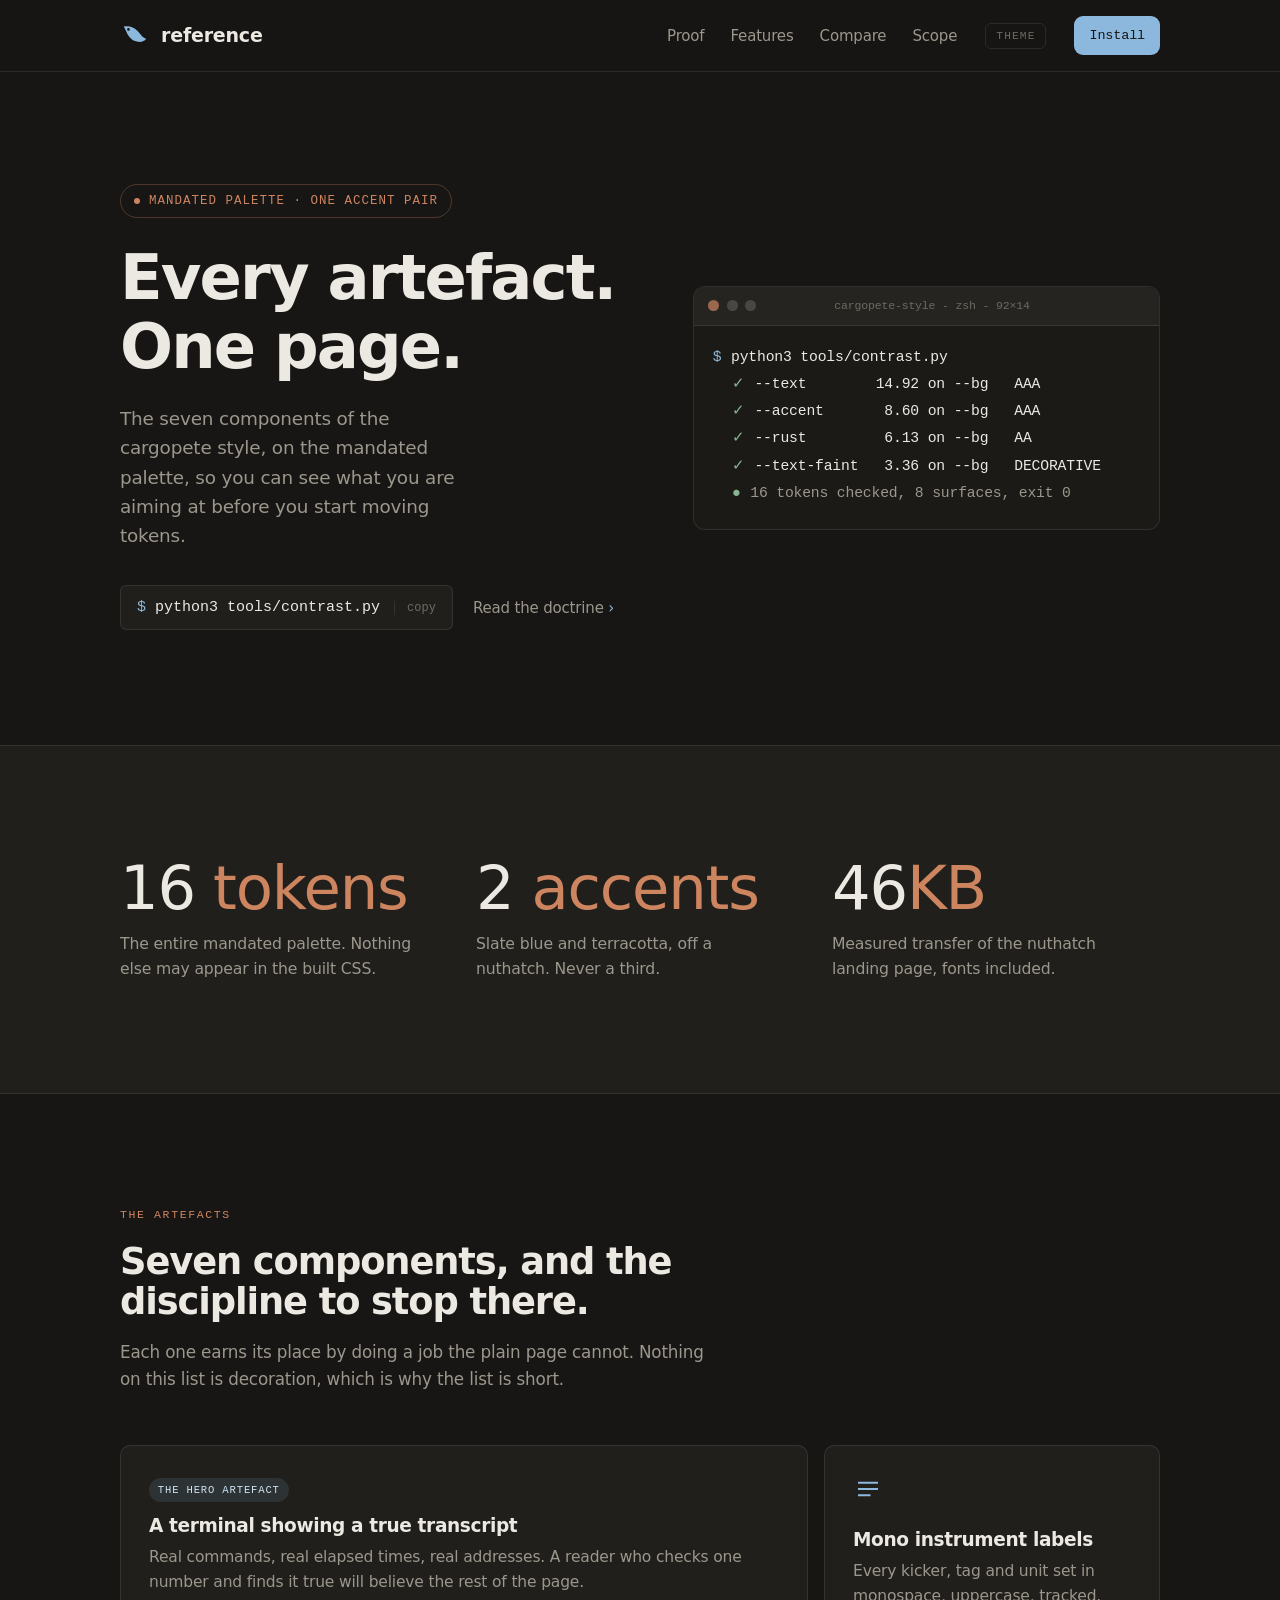
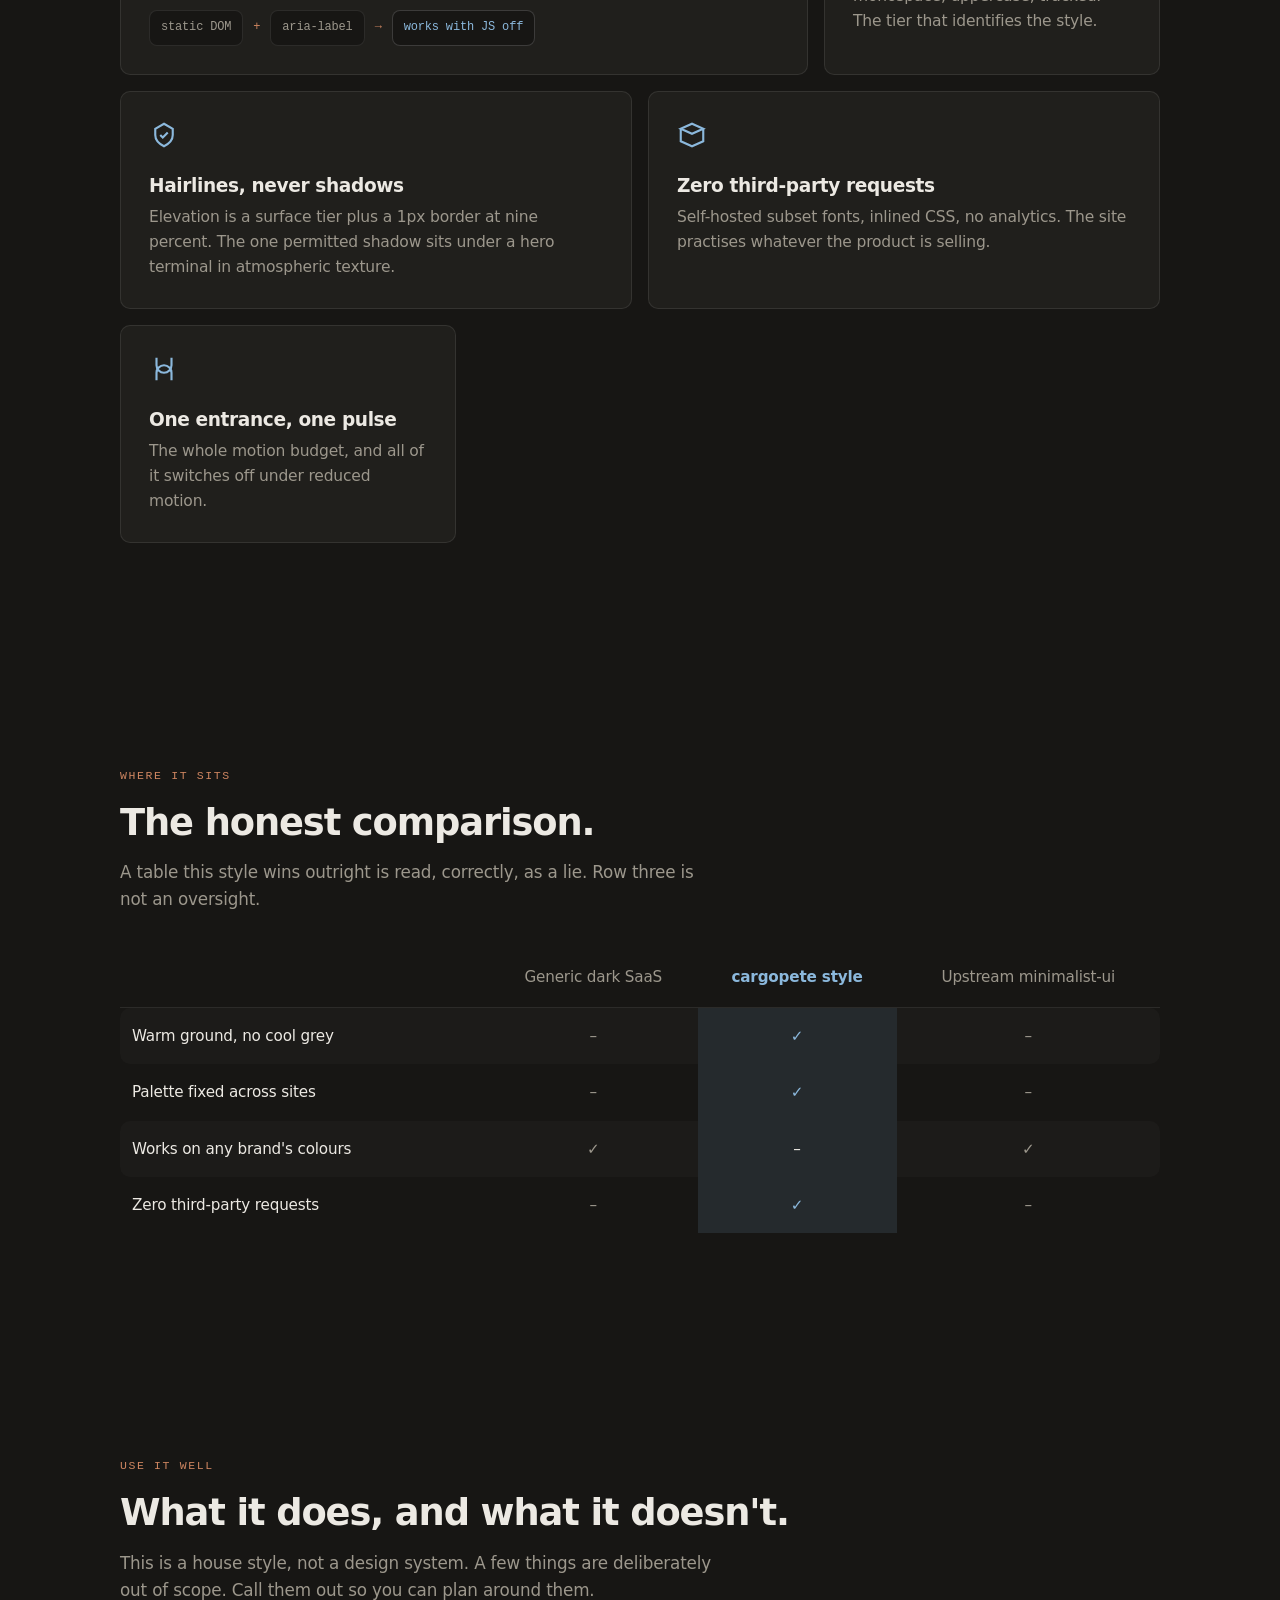
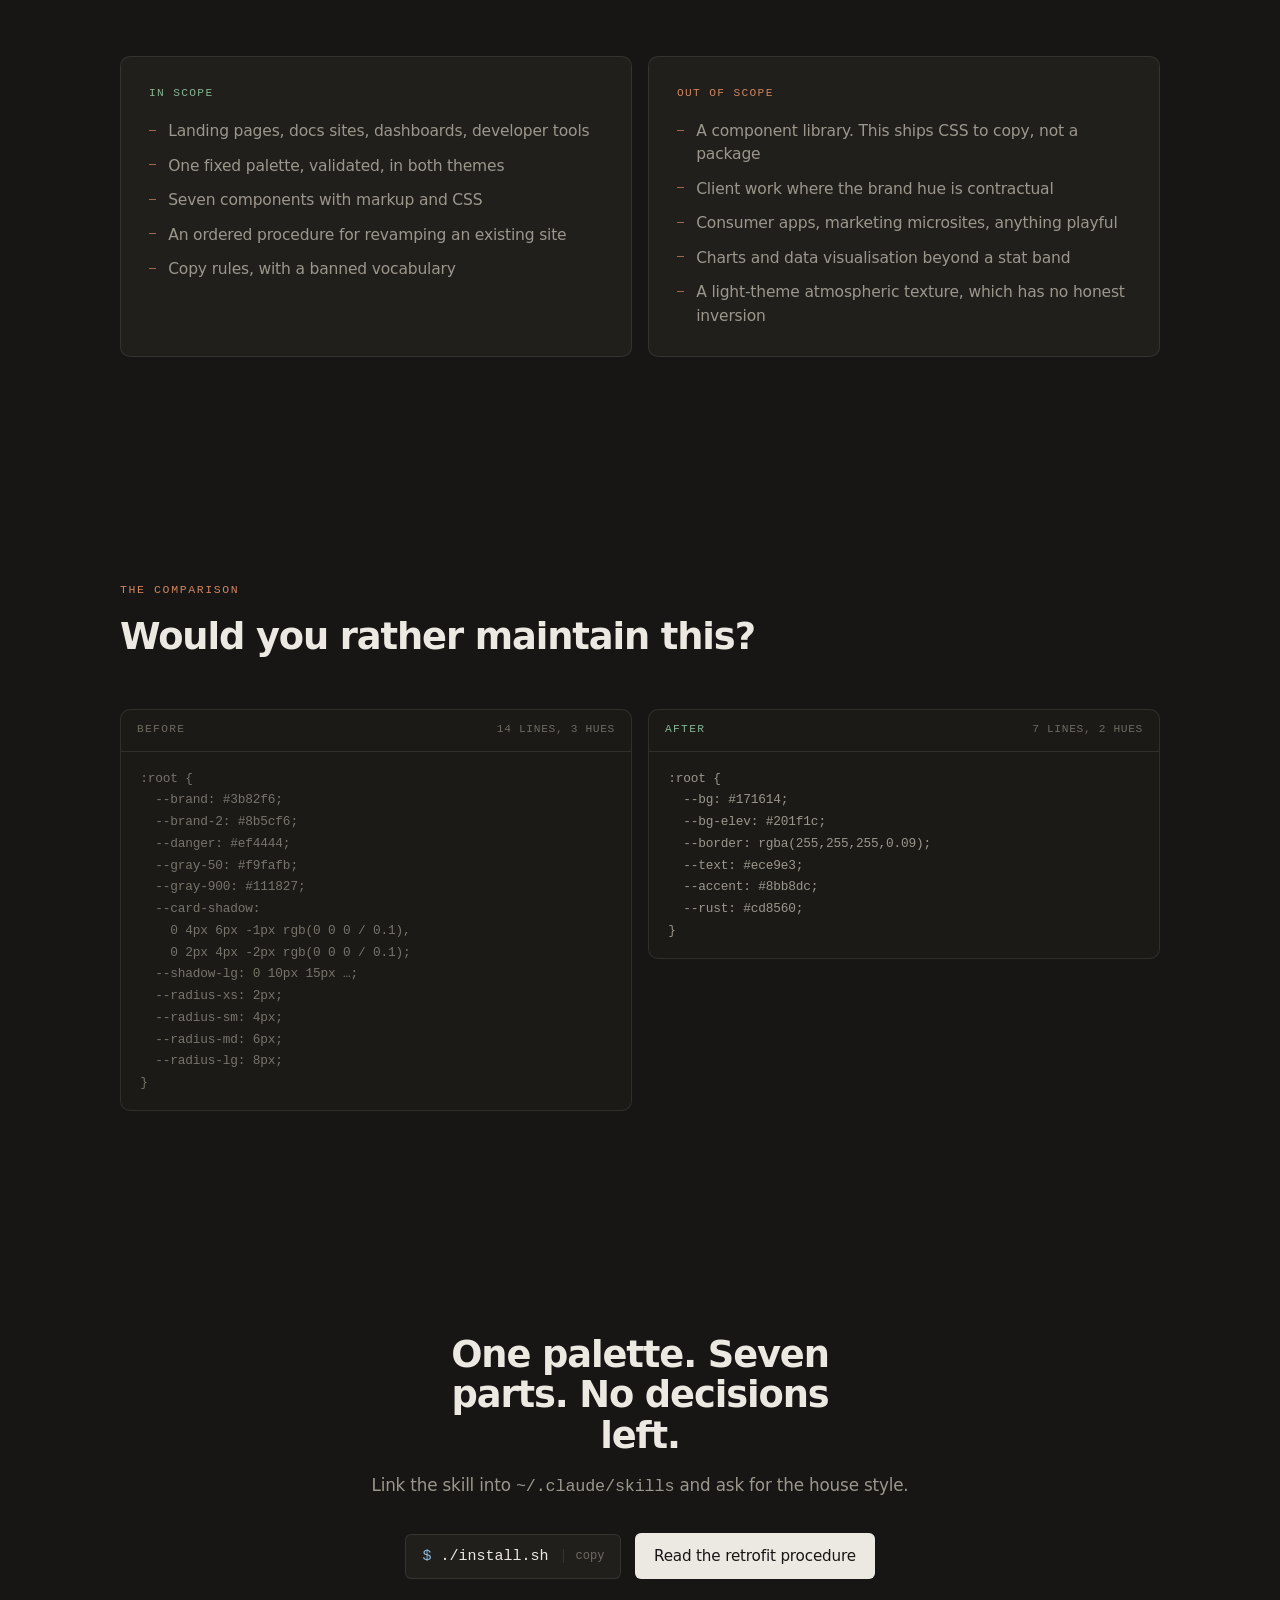
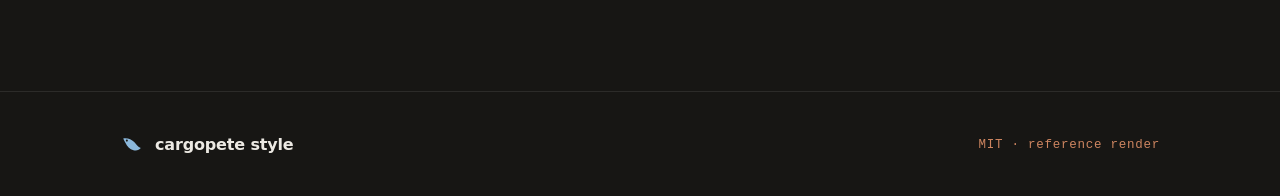
==== commit 915053eb: "Give both accents a job, mandate terracotta kickers, ban em dashes" ====
--- a/example/index.html
+++ b/example/index.html
@@ -49,10 +49,11 @@
   .hero-grid { display: grid; grid-template-columns: 1.05fr 0.95fr; gap: 56px; align-items: center; }
   .eyebrow { display: inline-flex; align-items: center; gap: 9px;
              font-family: var(--mono); font-size: 12.5px; letter-spacing: 0.08em;
-             text-transform: uppercase; color: var(--accent);
-             border: 1px solid var(--border); border-radius: 100px;
+             text-transform: uppercase; color: var(--rust);
+             border: 1px solid color-mix(in srgb, var(--rust) 30%, transparent);
+             border-radius: 100px;
              padding: 6px 13px; margin-bottom: 26px; }
-  .eyebrow .dot { width: 6px; height: 6px; border-radius: 50%; background: var(--accent); }
+  .eyebrow .dot { width: 6px; height: 6px; border-radius: 50%; background: var(--rust); }
   .lede { font-size: 1.15rem; color: var(--text-muted); max-width: 30ch; margin: 1.4rem 0 2rem; }
   .cta-row { display: flex; gap: 14px; align-items: center; flex-wrap: wrap; }
   .ghost { font-size: 15px; color: var(--text-muted); padding: 13px 6px; }
@@ -69,6 +70,7 @@
               border-bottom: 1px solid var(--border); }
   .term-dots { display: inline-flex; gap: 0.45rem; }
   .term-dots i { width: 11px; height: 11px; border-radius: 50%; background: var(--border-hi); }
+  .term-dots i:first-child { background: color-mix(in srgb, var(--rust) 70%, transparent); }
   .term-title { font-family: var(--mono); font-size: 0.72rem; color: var(--text-faint);
                 margin-inline: auto; padding-right: 3rem; }
   .term-body { font-family: var(--mono); font-size: clamp(0.72rem, 1.9vw, 0.92rem);
@@ -98,14 +100,15 @@
   .speed-grid { display: grid; grid-template-columns: repeat(3, 1fr); gap: 28px; }
   .stat .n { font-family: var(--display); font-size: clamp(2.6rem, 5vw, 3.8rem);
              line-height: 1; letter-spacing: -0.02em; color: var(--text); }
-  .stat .n span { color: var(--accent); }
+  .stat .n span { color: var(--rust); }
   .stat .l { color: var(--text-muted); margin-top: 12px; font-size: 0.98rem; max-width: 30ch; }
 
   .bento { display: grid; grid-template-columns: repeat(6, 1fr); gap: 16px; }
   .cell { background: var(--bg-elev); border: 1px solid var(--border);
           border-radius: var(--radius); padding: 28px; position: relative; overflow: hidden;
           transition: border-color 0.22s var(--ease), transform 0.22s var(--ease); }
-  .cell:hover { border-color: var(--border-hi); transform: translateY(-3px); }
+  .cell:hover { border-color: color-mix(in srgb, var(--rust) 40%, var(--border-hi));
+                transform: translateY(-3px); }
   .cell h3 { font-family: var(--sans); font-weight: 700; font-size: 1.16rem; margin: 0 0 9px; }
   .cell p { color: var(--text-muted); font-size: 0.97rem; margin: 0; }
   .cell .ic { width: 30px; height: 30px; margin-bottom: 18px; color: var(--accent); }
@@ -115,6 +118,7 @@
                display: flex; flex-direction: column; justify-content: space-between; }
   .c-feature .big-num { font-family: var(--display); font-size: 3.4rem; line-height: 1;
                         letter-spacing: -0.02em; color: var(--accent); }
+  .tag--rust { background: var(--pale-rust-bg); color: var(--rust); }
   .tag { display: inline-block; font-family: var(--mono); font-size: 0.66rem; font-weight: 500;
          letter-spacing: 0.08em; text-transform: uppercase; padding: 0.2rem 0.55rem;
          border-radius: 9999px; background: var(--pale-blue-bg); color: var(--accent-ink);
@@ -152,7 +156,7 @@
   .scope-col li { color: var(--text-muted); font-size: 0.97rem; padding-left: 1.2rem;
                   position: relative; line-height: 1.5; }
   .scope-col li::before { content: ""; position: absolute; left: 0; top: 0.62em;
-                          width: 7px; height: 1px; background: currentColor; opacity: 0.5; }
+                          width: 7px; height: 1px; background: var(--rust); opacity: 0.75; }
 
   .diptych { display: grid; grid-template-columns: 1fr 1fr; gap: 16px; align-items: start; }
   .panel { margin: 0; background: var(--bg-code); border: 1px solid var(--border);
@@ -162,7 +166,7 @@
                       font-family: var(--mono); font-size: 0.7rem;
                       letter-spacing: 0.12em; text-transform: uppercase; }
   .panel--before figcaption .mono-label { color: var(--text-faint); }
-  .panel--after figcaption .mono-label { color: var(--accent); }
+  .panel--after figcaption .mono-label { color: var(--ok); }
   .panel figcaption .lines { color: var(--text-faint); letter-spacing: 0.06em; }
   .panel--before pre { opacity: 0.72; }
   .panel pre { margin: 0; padding: 1rem 1.2rem; overflow-x: auto;
@@ -178,16 +182,23 @@
   .closer { text-align: center; }
   .closer h2 { max-width: 16ch; margin-inline: auto; }
   .closer .section-lede { margin-inline: auto; text-align: center; }
+  .closer a.btn-primary:hover { background: var(--rust); }
   footer { border-top: 1px solid var(--border); padding-block: 40px; }
   .foot { display: flex; align-items: center; justify-content: space-between;
           gap: 20px; flex-wrap: wrap; color: var(--text-faint); font-size: 14px; }
-  .foot .license { font-family: var(--mono); font-size: 12.5px; letter-spacing: 0.06em; }
+  .foot .license { font-family: var(--mono); font-size: 12.5px; letter-spacing: 0.06em;
+                   color: var(--rust); }
 
   .theme-toggle { font-family: var(--mono); font-size: 0.7rem; letter-spacing: 0.1em;
                   text-transform: uppercase; color: var(--text-faint); background: none;
                   border: 1px solid var(--border); border-radius: var(--radius-sm);
                   padding: 6px 10px; cursor: pointer; }
   .theme-toggle:hover { border-color: var(--border-hi); color: var(--text); }
+
+  /* The two accents have jobs: if a shell printed it, slate; if a person wrote
+     it, terracotta. Kickers, eyebrows, stat units and list markers are the
+     person's half, and they are what stop the page reading as blue-on-grey. */
+  .kicker { color: var(--rust); }
 
   @media (max-width: 920px) {
     .nav-links { display: none; }
@@ -293,7 +304,7 @@
       <div class="bento">
         <div class="cell c-feature">
           <div>
-            <span class="tag">The hero artefact</span>
+            <span class="tag tag--rust">The hero artefact</span>
             <h3>A terminal showing a true transcript</h3>
             <p>Real commands, real elapsed times, real addresses. A reader who checks
                one number and finds it true will believe the rest of the page.</p>
@@ -348,10 +359,10 @@
           </tr>
         </thead>
         <tbody>
-          <tr><td>Warm ground, no cool grey</td><td class="no">—</td><td class="col-us yes">✓</td><td class="no">—</td></tr>
-          <tr><td>Palette fixed across sites</td><td class="no">—</td><td class="col-us yes">✓</td><td class="no">—</td></tr>
-          <tr><td>Works on any brand's colours</td><td class="yes">✓</td><td class="col-us no">—</td><td class="yes">✓</td></tr>
-          <tr><td>Zero third-party requests</td><td class="no">—</td><td class="col-us yes">✓</td><td class="no">—</td></tr>
+          <tr><td>Warm ground, no cool grey</td><td class="no">&ndash;</td><td class="col-us yes">✓</td><td class="no">&ndash;</td></tr>
+          <tr><td>Palette fixed across sites</td><td class="no">&ndash;</td><td class="col-us yes">✓</td><td class="no">&ndash;</td></tr>
+          <tr><td>Works on any brand's colours</td><td class="yes">✓</td><td class="col-us no">&ndash;</td><td class="yes">✓</td></tr>
+          <tr><td>Zero third-party requests</td><td class="no">&ndash;</td><td class="col-us yes">✓</td><td class="no">&ndash;</td></tr>
         </tbody>
       </table>
     </div>
@@ -364,7 +375,7 @@
         <h2>What it does, and what it doesn't.</h2>
         <p class="section-lede">
           This is a house style, not a design system. A few things are deliberately out
-          of scope — call them out so you can plan around them.
+          of scope. Call them out so you can plan around them.
         </p>
       </div>
       <div class="scope">
@@ -381,7 +392,7 @@
         <div class="scope-col">
           <p class="scope-label scope-label--out">Out of scope</p>
           <ul>
-            <li>A component library — this ships CSS to copy, not a package</li>
+            <li>A component library. This ships CSS to copy, not a package</li>
             <li>Client work where the brand hue is contractual</li>
             <li>Consumer apps, marketing microsites, anything playful</li>
             <li>Charts and data visualisation beyond a stat band</li>
@@ -396,7 +407,7 @@
     <div class="wrap">
       <div class="section-head">
         <p class="kicker">The comparison</p>
-        <h2>Would you rather maintain this —</h2>
+        <h2>Would you rather maintain this?</h2>
       </div>
       <div class="diptych">
         <figure class="panel panel--before">
